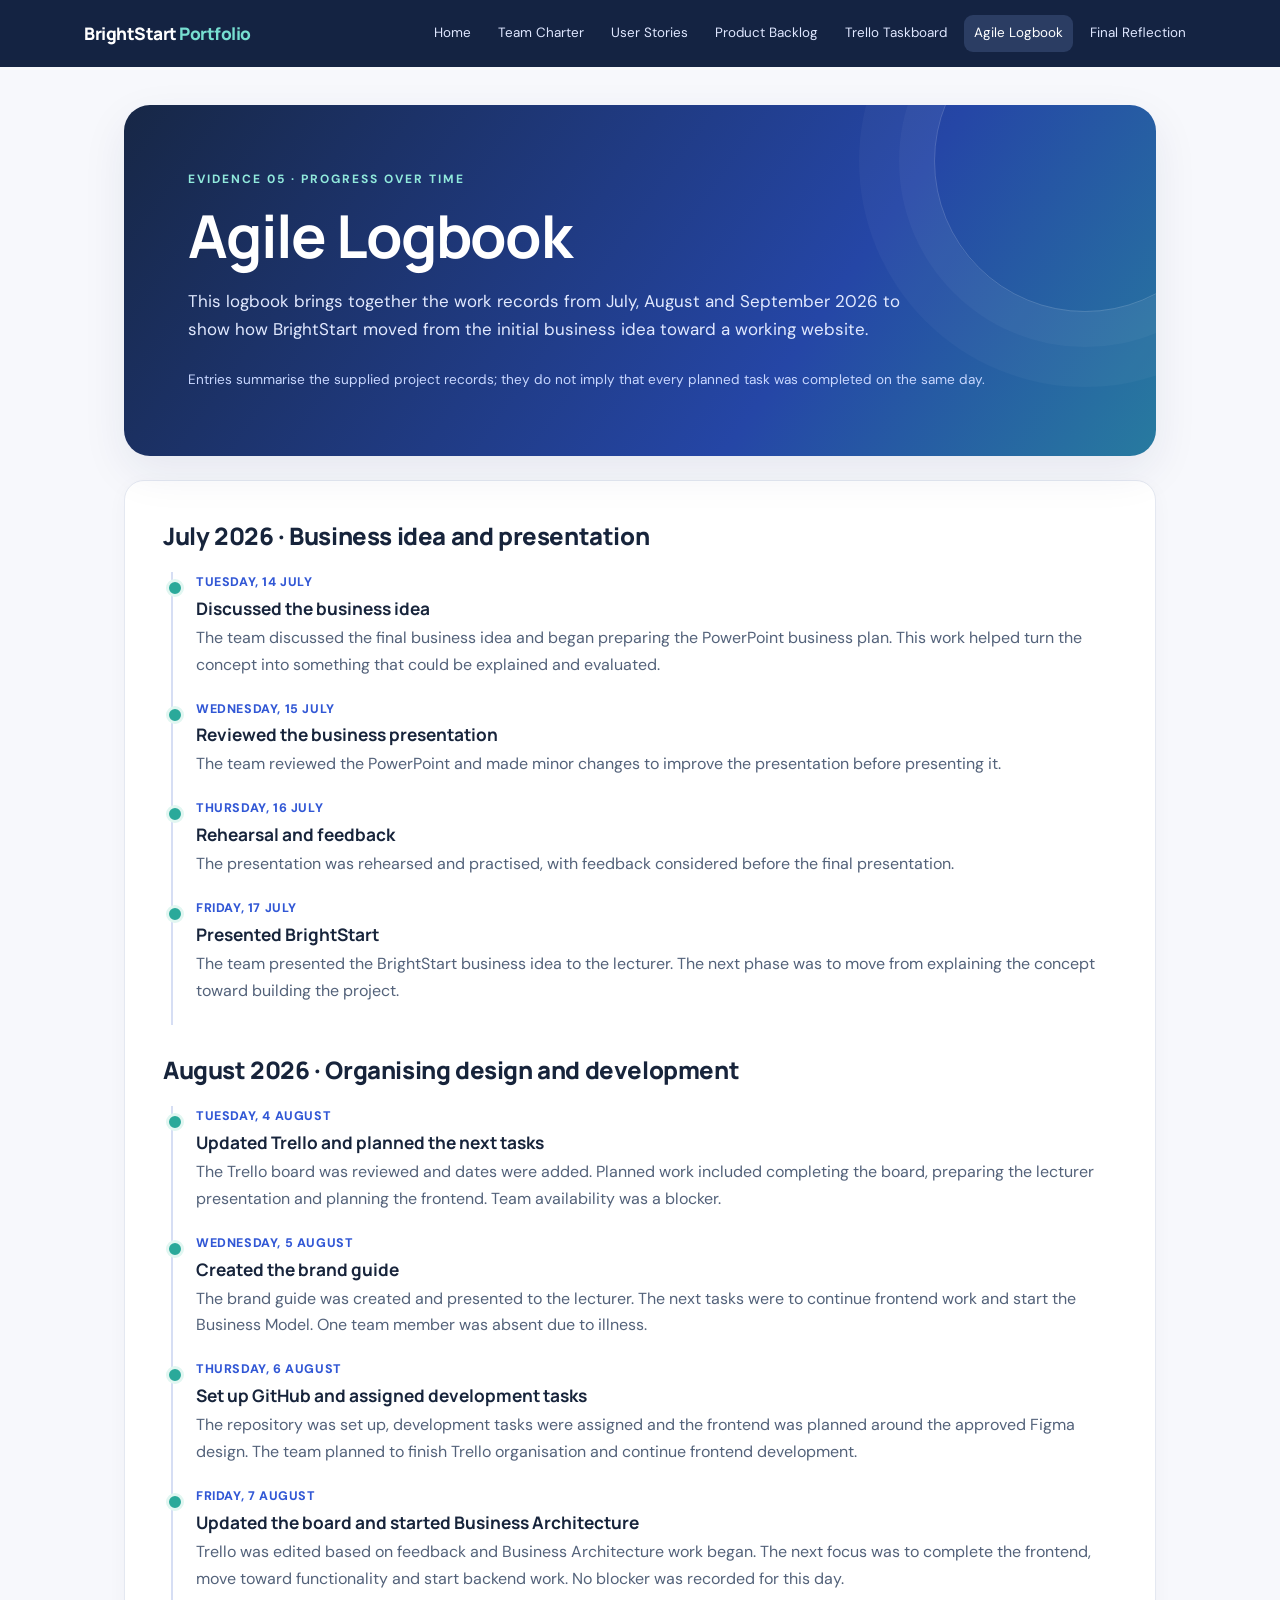
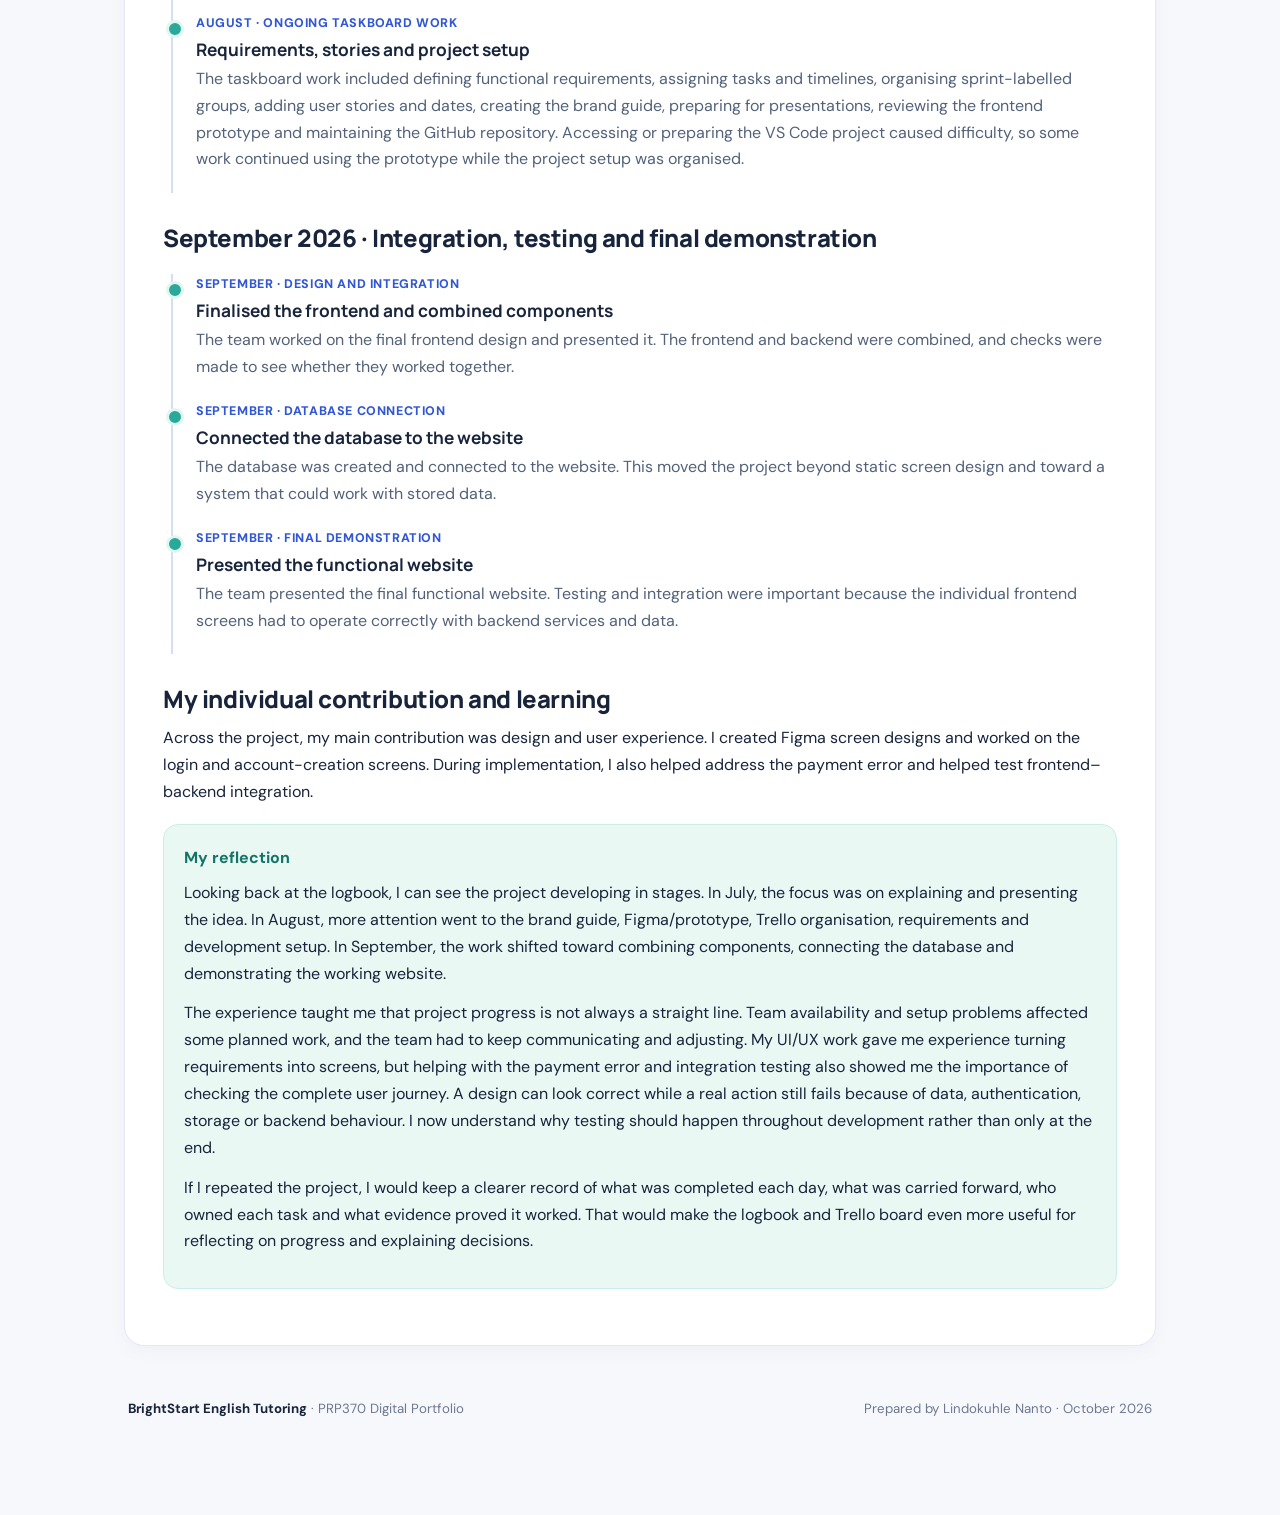
==== agile-logbook.html @ 58a44426 "Add files via upload" ====
<!doctype html><html lang="en"><head><meta charset="utf-8"><meta name="viewport" content="width=device-width,initial-scale=1"><meta name="description" content="BrightStart July to September work log and reflection"><title>Agile Logbook | BrightStart Digital Portfolio</title><link rel="stylesheet" href="style.css"></head><body><header class="topbar"><div class="top-inner"><a class="brand" href="index.html">BrightStart <span>Portfolio</span></a><nav class="nav" aria-label="Main navigation"><a class="" href="index.html">Home</a><a class="" href="agile-team-charter.html">Team Charter</a><a class="" href="user-stories-tasks.html">User Stories</a><a class="" href="product-backlog.html">Product Backlog</a><a class="" href="sprint-backlog.html">Trello Taskboard</a><a class="active" href="agile-logbook.html">Agile Logbook</a><a class="" href="complete-submit.html">Final Reflection</a></nav></div></header><main class="wrap"><section class="hero"><div class="eyebrow">Evidence 05 · Progress over time</div><h1>Agile Logbook</h1><p>This logbook brings together the work records from July, August and September 2026 to show how BrightStart moved from the initial business idea toward a working website.</p><div class="hero-note">Entries summarise the supplied project records; they do not imply that every planned task was completed on the same day.</div></section><section class="content"><h2>July 2026 · Business idea and presentation</h2><div class="timeline"><div class="entry"><div class="date">Tuesday, 14 July</div><h3>Discussed the business idea</h3><p>The team discussed the final business idea and began preparing the PowerPoint business plan. This work helped turn the concept into something that could be explained and evaluated.</p></div><div class="entry"><div class="date">Wednesday, 15 July</div><h3>Reviewed the business presentation</h3><p>The team reviewed the PowerPoint and made minor changes to improve the presentation before presenting it.</p></div><div class="entry"><div class="date">Thursday, 16 July</div><h3>Rehearsal and feedback</h3><p>The presentation was rehearsed and practised, with feedback considered before the final presentation.</p></div><div class="entry"><div class="date">Friday, 17 July</div><h3>Presented BrightStart</h3><p>The team presented the BrightStart business idea to the lecturer. The next phase was to move from explaining the concept toward building the project.</p></div></div><h2>August 2026 · Organising design and development</h2><div class="timeline"><div class="entry"><div class="date">Tuesday, 4 August</div><h3>Updated Trello and planned the next tasks</h3><p>The Trello board was reviewed and dates were added. Planned work included completing the board, preparing the lecturer presentation and planning the frontend. Team availability was a blocker.</p></div><div class="entry"><div class="date">Wednesday, 5 August</div><h3>Created the brand guide</h3><p>The brand guide was created and presented to the lecturer. The next tasks were to continue frontend work and start the Business Model. One team member was absent due to illness.</p></div><div class="entry"><div class="date">Thursday, 6 August</div><h3>Set up GitHub and assigned development tasks</h3><p>The repository was set up, development tasks were assigned and the frontend was planned around the approved Figma design. The team planned to finish Trello organisation and continue frontend development.</p></div><div class="entry"><div class="date">Friday, 7 August</div><h3>Updated the board and started Business Architecture</h3><p>Trello was edited based on feedback and Business Architecture work began. The next focus was to complete the frontend, move toward functionality and start backend work. No blocker was recorded for this day.</p></div><div class="entry"><div class="date">August · Ongoing taskboard work</div><h3>Requirements, stories and project setup</h3><p>The taskboard work included defining functional requirements, assigning tasks and timelines, organising sprint-labelled groups, adding user stories and dates, creating the brand guide, preparing for presentations, reviewing the frontend prototype and maintaining the GitHub repository. Accessing or preparing the VS Code project caused difficulty, so some work continued using the prototype while the project setup was organised.</p></div></div><h2>September 2026 · Integration, testing and final demonstration</h2><div class="timeline"><div class="entry"><div class="date">September · Design and integration</div><h3>Finalised the frontend and combined components</h3><p>The team worked on the final frontend design and presented it. The frontend and backend were combined, and checks were made to see whether they worked together.</p></div><div class="entry"><div class="date">September · Database connection</div><h3>Connected the database to the website</h3><p>The database was created and connected to the website. This moved the project beyond static screen design and toward a system that could work with stored data.</p></div><div class="entry"><div class="date">September · Final demonstration</div><h3>Presented the functional website</h3><p>The team presented the final functional website. Testing and integration were important because the individual frontend screens had to operate correctly with backend services and data.</p></div></div><h2>My individual contribution and learning</h2><p>Across the project, my main contribution was design and user experience. I created Figma screen designs and worked on the login and account-creation screens. During implementation, I also helped address the payment error and helped test frontend–backend integration.</p><div class="reflection"><strong>My reflection</strong><p>Looking back at the logbook, I can see the project developing in stages. In July, the focus was on explaining and presenting the idea. In August, more attention went to the brand guide, Figma/prototype, Trello organisation, requirements and development setup. In September, the work shifted toward combining components, connecting the database and demonstrating the working website.</p><p>The experience taught me that project progress is not always a straight line. Team availability and setup problems affected some planned work, and the team had to keep communicating and adjusting. My UI/UX work gave me experience turning requirements into screens, but helping with the payment error and integration testing also showed me the importance of checking the complete user journey. A design can look correct while a real action still fails because of data, authentication, storage or backend behaviour. I now understand why testing should happen throughout development rather than only at the end.</p><p>If I repeated the project, I would keep a clearer record of what was completed each day, what was carried forward, who owned each task and what evidence proved it worked. That would make the logbook and Trello board even more useful for reflecting on progress and explaining decisions.</p></div></section><footer class="footer"><span><strong>BrightStart English Tutoring</strong> · PRP370 Digital Portfolio</span><span>Prepared by Lindokuhle Nanto · October 2026</span></footer></main></body></html>
---- style.css ----
@import url('https://fonts.googleapis.com/css2?family=DM+Sans:wght@400;500;600;700&family=Manrope:wght@400;500;600;700;800&display=swap');
:root{--ink:#17243b;--muted:#64748b;--paper:#f7f8fc;--white:#fff;--blue:#3157d5;--blue2:#213c9e;--teal:#2aa99a;--gold:#f3bd58;--line:#e4e8f1;--soft:#edf2ff;--mint:#e9f8f4;--shadow:0 16px 45px rgba(24,42,83,.08)}
*{box-sizing:border-box}html{scroll-behavior:smooth}body{margin:0;background:var(--paper);color:var(--ink);font-family:'DM Sans',sans-serif;line-height:1.68}a{color:var(--blue);text-decoration:none}a:hover{text-decoration:underline}.topbar{background:#142342;color:#fff}.top-inner{max-width:1160px;margin:auto;padding:15px 24px;display:flex;align-items:center;justify-content:space-between;gap:20px}.brand{font-family:Manrope,sans-serif;font-weight:800;letter-spacing:-.5px;color:#fff;font-size:1.08rem}.brand span{color:#77dfd1}.nav{display:flex;gap:7px;flex-wrap:wrap;justify-content:flex-end}.nav a{font-size:.84rem;color:#dfe7ff;padding:7px 10px;border-radius:9px}.nav a:hover,.nav a.active{background:#2b3d63;color:white;text-decoration:none}.wrap{max-width:1080px;margin:0 auto;padding:38px 24px 72px}.hero{background:linear-gradient(125deg,#172746 0%,#2546a6 66%,#2aa99a 130%);border-radius:26px;color:#fff;padding:clamp(30px,6vw,64px);position:relative;overflow:hidden;box-shadow:var(--shadow)}.hero:after{content:'';position:absolute;width:300px;height:300px;border:1px solid rgba(255,255,255,.18);border-radius:50%;right:-80px;top:-95px;box-shadow:0 0 0 35px rgba(255,255,255,.035),0 0 0 75px rgba(255,255,255,.03)}.eyebrow{text-transform:uppercase;letter-spacing:2px;font-size:.75rem;font-weight:700;color:#91eadc}.hero h1{font-family:Manrope,sans-serif;font-size:clamp(2.1rem,5vw,3.7rem);line-height:1.12;letter-spacing:-1.7px;max-width:780px;margin:14px 0 18px}.hero p{max-width:740px;color:#e1e9ff;font-size:1.06rem}.hero .hero-note{font-size:.85rem;color:#c8d7ff;margin-top:25px}.actions{display:flex;gap:12px;flex-wrap:wrap;margin-top:24px}.btn{display:inline-block;background:#fff;color:#1e3b91;padding:11px 17px;border-radius:11px;font-weight:700;font-size:.9rem}.btn.secondary{background:rgba(255,255,255,.12);color:#fff;border:1px solid rgba(255,255,255,.3)}.section-head{margin:38px 0 18px;display:flex;align-items:end;justify-content:space-between;gap:16px}.section-head h2{font:800 1.55rem Manrope,sans-serif;letter-spacing:-.5px;margin:0}.section-head p{color:var(--muted);margin:4px 0 0}.grid{display:grid;grid-template-columns:repeat(3,minmax(0,1fr));gap:16px}.grid.two{grid-template-columns:repeat(2,minmax(0,1fr))}.card{background:var(--white);border:1px solid var(--line);border-radius:18px;padding:22px;box-shadow:0 5px 20px rgba(24,42,83,.035)}.card h3{font:700 1.06rem Manrope,sans-serif;margin:7px 0 9px}.card p{color:#53627a;margin:0}.num{display:inline-grid;place-items:center;background:var(--soft);color:var(--blue);font-weight:800;border-radius:10px;width:37px;height:37px}.tag{display:inline-block;border-radius:999px;background:var(--mint);color:#167969;font-size:.75rem;font-weight:700;padding:4px 10px;margin:3px 5px 3px 0}.pill{display:inline-block;border-radius:999px;background:#fff1d6;color:#855400;padding:4px 10px;font-size:.76rem;font-weight:700}.content{margin-top:24px;background:#fff;border:1px solid var(--line);border-radius:20px;padding:clamp(22px,4vw,38px);box-shadow:0 5px 20px rgba(24,42,83,.035)}.content h2{font:800 1.5rem Manrope,sans-serif;letter-spacing:-.4px;margin:28px 0 10px}.content h2:first-child{margin-top:0}.content h3{font:700 1.08rem Manrope,sans-serif;margin:20px 0 7px}.content p{margin:8px 0 13px}.content ul,.content ol{padding-left:22px}.content li{padding-left:3px;margin:5px 0}.callout{background:#edf2ff;border-left:4px solid var(--blue);padding:16px 18px;border-radius:0 12px 12px 0;margin:18px 0}.reflection{background:#eaf8f4;border:1px solid #c9eee5;border-radius:15px;padding:20px;margin:18px 0}.reflection strong{color:#137567}.table-wrap{overflow-x:auto;border:1px solid var(--line);border-radius:13px;margin:14px 0 20px}table{border-collapse:collapse;width:100%;min-width:650px;background:#fff;font-size:.92rem}th{background:#edf2ff;color:#213b80;text-align:left;font-size:.8rem;text-transform:uppercase;letter-spacing:.6px}th,td{padding:12px 14px;border-bottom:1px solid var(--line);vertical-align:top}tr:last-child td{border-bottom:0}.timeline{border-left:2px solid #d6def4;margin:20px 0 5px 8px;padding-left:23px}.entry{position:relative;padding:0 0 20px}.entry:before{content:'';position:absolute;left:-30px;top:7px;width:12px;height:12px;border-radius:50%;background:var(--teal);border:3px solid #e1f6f1}.date{font-size:.78rem;color:var(--blue);font-weight:800;letter-spacing:.6px;text-transform:uppercase}.entry h3{margin:4px 0 5px}.entry p{color:#53627a;margin:0}.footer{margin-top:30px;padding:22px 4px;color:#6d7890;font-size:.83rem;display:flex;justify-content:space-between;gap:16px;flex-wrap:wrap}.footer strong{color:var(--ink)}.story{border:1px solid var(--line);border-radius:15px;padding:18px;margin:14px 0}.story h3{margin:0 0 8px}.story .storyline{color:#283b5d;font-weight:600}.small{font-size:.88rem;color:var(--muted)}.kpi{font:800 1.8rem Manrope,sans-serif;color:var(--blue)}.quote{font-family:Manrope,sans-serif;font-size:1.14rem;font-weight:600;color:#2a426e;border-left:3px solid var(--teal);padding-left:18px;margin:22px 0}.checklist li::marker{color:var(--teal)}
@media(max-width:820px){.top-inner{align-items:flex-start;flex-direction:column}.nav{justify-content:flex-start}.grid{grid-template-columns:repeat(2,minmax(0,1fr))}}@media(max-width:560px){.wrap{padding:22px 14px 48px}.top-inner{padding:13px 15px}.grid,.grid.two{grid-template-columns:1fr}.hero{border-radius:20px;padding:27px 22px}.hero h1{letter-spacing:-.8px}.content{padding:21px 17px}.section-head{display:block}.nav a{padding:6px 8px;font-size:.78rem}}
@media print{.topbar,.actions{display:none}.wrap{max-width:none;padding:0}.hero,.card,.content{box-shadow:none;break-inside:avoid}body{background:#fff}}
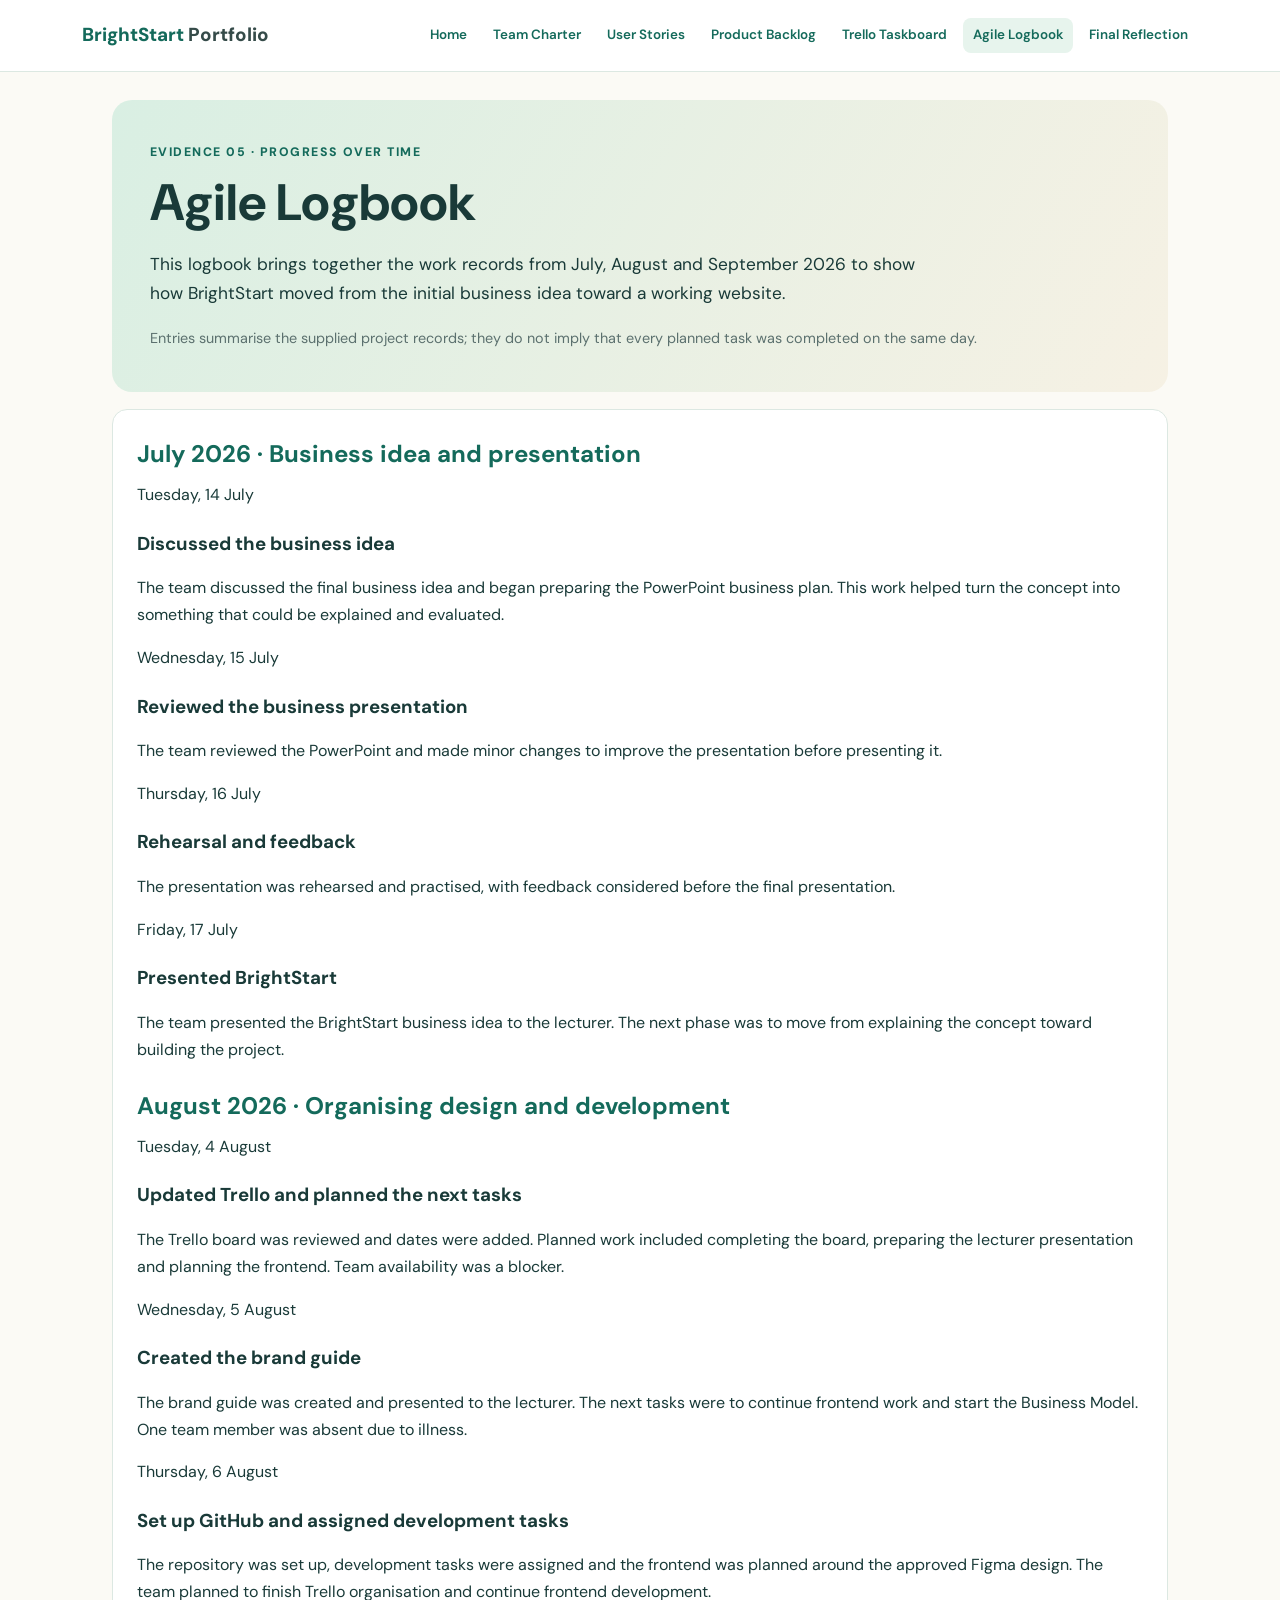
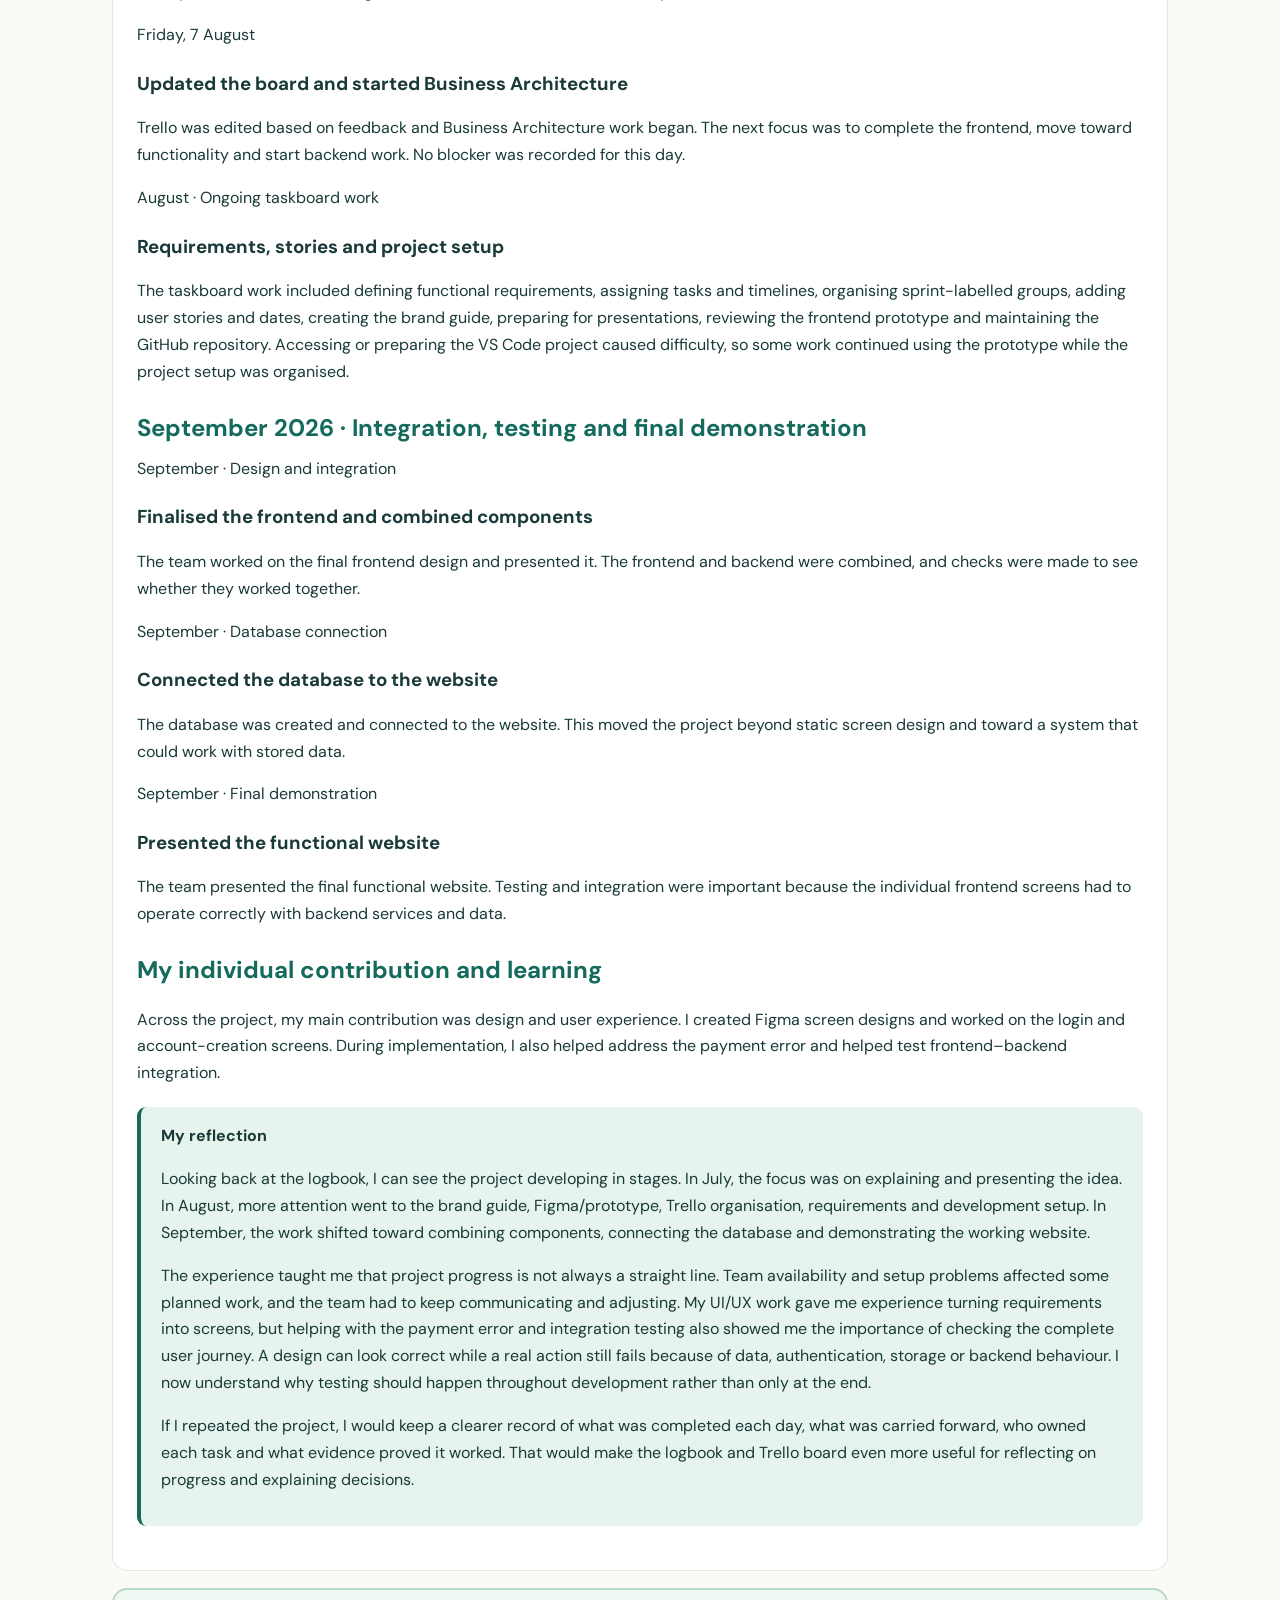
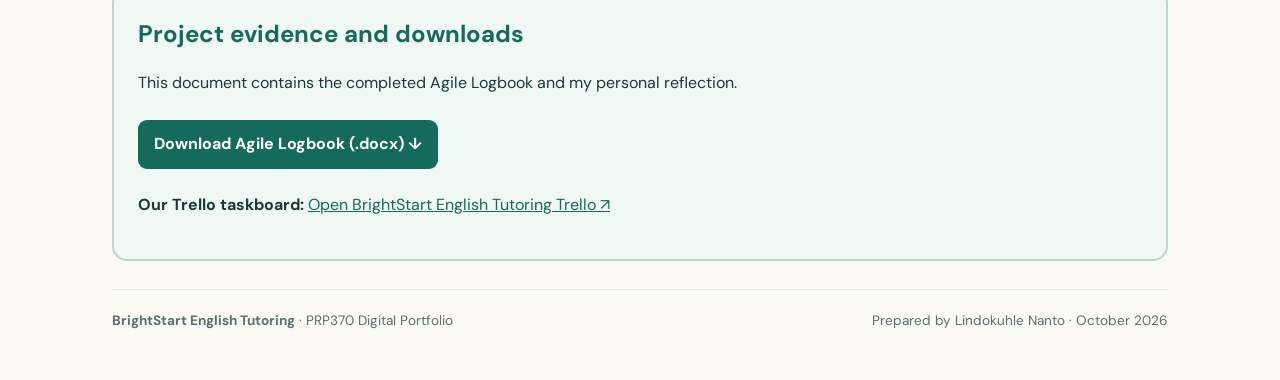
==== commit 7a2f3eae: "Add files via upload" ====
--- a/agile-logbook.html
+++ b/agile-logbook.html
@@ -1 +1 @@
-<!doctype html><html lang="en"><head><meta charset="utf-8"><meta name="viewport" content="width=device-width,initial-scale=1"><meta name="description" content="BrightStart July to September work log and reflection"><title>Agile Logbook | BrightStart Digital Portfolio</title><link rel="stylesheet" href="style.css"></head><body><header class="topbar"><div class="top-inner"><a class="brand" href="index.html">BrightStart <span>Portfolio</span></a><nav class="nav" aria-label="Main navigation"><a class="" href="index.html">Home</a><a class="" href="agile-team-charter.html">Team Charter</a><a class="" href="user-stories-tasks.html">User Stories</a><a class="" href="product-backlog.html">Product Backlog</a><a class="" href="sprint-backlog.html">Trello Taskboard</a><a class="active" href="agile-logbook.html">Agile Logbook</a><a class="" href="complete-submit.html">Final Reflection</a></nav></div></header><main class="wrap"><section class="hero"><div class="eyebrow">Evidence 05 · Progress over time</div><h1>Agile Logbook</h1><p>This logbook brings together the work records from July, August and September 2026 to show how BrightStart moved from the initial business idea toward a working website.</p><div class="hero-note">Entries summarise the supplied project records; they do not imply that every planned task was completed on the same day.</div></section><section class="content"><h2>July 2026 · Business idea and presentation</h2><div class="timeline"><div class="entry"><div class="date">Tuesday, 14 July</div><h3>Discussed the business idea</h3><p>The team discussed the final business idea and began preparing the PowerPoint business plan. This work helped turn the concept into something that could be explained and evaluated.</p></div><div class="entry"><div class="date">Wednesday, 15 July</div><h3>Reviewed the business presentation</h3><p>The team reviewed the PowerPoint and made minor changes to improve the presentation before presenting it.</p></div><div class="entry"><div class="date">Thursday, 16 July</div><h3>Rehearsal and feedback</h3><p>The presentation was rehearsed and practised, with feedback considered before the final presentation.</p></div><div class="entry"><div class="date">Friday, 17 July</div><h3>Presented BrightStart</h3><p>The team presented the BrightStart business idea to the lecturer. The next phase was to move from explaining the concept toward building the project.</p></div></div><h2>August 2026 · Organising design and development</h2><div class="timeline"><div class="entry"><div class="date">Tuesday, 4 August</div><h3>Updated Trello and planned the next tasks</h3><p>The Trello board was reviewed and dates were added. Planned work included completing the board, preparing the lecturer presentation and planning the frontend. Team availability was a blocker.</p></div><div class="entry"><div class="date">Wednesday, 5 August</div><h3>Created the brand guide</h3><p>The brand guide was created and presented to the lecturer. The next tasks were to continue frontend work and start the Business Model. One team member was absent due to illness.</p></div><div class="entry"><div class="date">Thursday, 6 August</div><h3>Set up GitHub and assigned development tasks</h3><p>The repository was set up, development tasks were assigned and the frontend was planned around the approved Figma design. The team planned to finish Trello organisation and continue frontend development.</p></div><div class="entry"><div class="date">Friday, 7 August</div><h3>Updated the board and started Business Architecture</h3><p>Trello was edited based on feedback and Business Architecture work began. The next focus was to complete the frontend, move toward functionality and start backend work. No blocker was recorded for this day.</p></div><div class="entry"><div class="date">August · Ongoing taskboard work</div><h3>Requirements, stories and project setup</h3><p>The taskboard work included defining functional requirements, assigning tasks and timelines, organising sprint-labelled groups, adding user stories and dates, creating the brand guide, preparing for presentations, reviewing the frontend prototype and maintaining the GitHub repository. Accessing or preparing the VS Code project caused difficulty, so some work continued using the prototype while the project setup was organised.</p></div></div><h2>September 2026 · Integration, testing and final demonstration</h2><div class="timeline"><div class="entry"><div class="date">September · Design and integration</div><h3>Finalised the frontend and combined components</h3><p>The team worked on the final frontend design and presented it. The frontend and backend were combined, and checks were made to see whether they worked together.</p></div><div class="entry"><div class="date">September · Database connection</div><h3>Connected the database to the website</h3><p>The database was created and connected to the website. This moved the project beyond static screen design and toward a system that could work with stored data.</p></div><div class="entry"><div class="date">September · Final demonstration</div><h3>Presented the functional website</h3><p>The team presented the final functional website. Testing and integration were important because the individual frontend screens had to operate correctly with backend services and data.</p></div></div><h2>My individual contribution and learning</h2><p>Across the project, my main contribution was design and user experience. I created Figma screen designs and worked on the login and account-creation screens. During implementation, I also helped address the payment error and helped test frontend–backend integration.</p><div class="reflection"><strong>My reflection</strong><p>Looking back at the logbook, I can see the project developing in stages. In July, the focus was on explaining and presenting the idea. In August, more attention went to the brand guide, Figma/prototype, Trello organisation, requirements and development setup. In September, the work shifted toward combining components, connecting the database and demonstrating the working website.</p><p>The experience taught me that project progress is not always a straight line. Team availability and setup problems affected some planned work, and the team had to keep communicating and adjusting. My UI/UX work gave me experience turning requirements into screens, but helping with the payment error and integration testing also showed me the importance of checking the complete user journey. A design can look correct while a real action still fails because of data, authentication, storage or backend behaviour. I now understand why testing should happen throughout development rather than only at the end.</p><p>If I repeated the project, I would keep a clearer record of what was completed each day, what was carried forward, who owned each task and what evidence proved it worked. That would make the logbook and Trello board even more useful for reflecting on progress and explaining decisions.</p></div></section><footer class="footer"><span><strong>BrightStart English Tutoring</strong> · PRP370 Digital Portfolio</span><span>Prepared by Lindokuhle Nanto · October 2026</span></footer></main></body></html>+<!doctype html><html lang="en"><head><meta charset="utf-8"><meta name="viewport" content="width=device-width,initial-scale=1"><meta name="description" content="BrightStart July to September work log and reflection"><title>Agile Logbook | BrightStart Digital Portfolio</title><link rel="stylesheet" href="style.css"></head><body><header class="topbar"><div class="top-inner"><a class="brand" href="index.html">BrightStart <span>Portfolio</span></a><nav class="nav" aria-label="Main navigation"><a class="" href="index.html">Home</a><a class="" href="agile-team-charter.html">Team Charter</a><a class="" href="user-stories-tasks.html">User Stories</a><a class="" href="product-backlog.html">Product Backlog</a><a class="" href="sprint-backlog.html">Trello Taskboard</a><a class="active" href="agile-logbook.html">Agile Logbook</a><a class="" href="complete-submit.html">Final Reflection</a></nav></div></header><main class="wrap"><section class="hero"><div class="eyebrow">Evidence 05 · Progress over time</div><h1>Agile Logbook</h1><p>This logbook brings together the work records from July, August and September 2026 to show how BrightStart moved from the initial business idea toward a working website.</p><div class="hero-note">Entries summarise the supplied project records; they do not imply that every planned task was completed on the same day.</div></section><section class="content"><h2>July 2026 · Business idea and presentation</h2><div class="timeline"><div class="entry"><div class="date">Tuesday, 14 July</div><h3>Discussed the business idea</h3><p>The team discussed the final business idea and began preparing the PowerPoint business plan. This work helped turn the concept into something that could be explained and evaluated.</p></div><div class="entry"><div class="date">Wednesday, 15 July</div><h3>Reviewed the business presentation</h3><p>The team reviewed the PowerPoint and made minor changes to improve the presentation before presenting it.</p></div><div class="entry"><div class="date">Thursday, 16 July</div><h3>Rehearsal and feedback</h3><p>The presentation was rehearsed and practised, with feedback considered before the final presentation.</p></div><div class="entry"><div class="date">Friday, 17 July</div><h3>Presented BrightStart</h3><p>The team presented the BrightStart business idea to the lecturer. The next phase was to move from explaining the concept toward building the project.</p></div></div><h2>August 2026 · Organising design and development</h2><div class="timeline"><div class="entry"><div class="date">Tuesday, 4 August</div><h3>Updated Trello and planned the next tasks</h3><p>The Trello board was reviewed and dates were added. Planned work included completing the board, preparing the lecturer presentation and planning the frontend. Team availability was a blocker.</p></div><div class="entry"><div class="date">Wednesday, 5 August</div><h3>Created the brand guide</h3><p>The brand guide was created and presented to the lecturer. The next tasks were to continue frontend work and start the Business Model. One team member was absent due to illness.</p></div><div class="entry"><div class="date">Thursday, 6 August</div><h3>Set up GitHub and assigned development tasks</h3><p>The repository was set up, development tasks were assigned and the frontend was planned around the approved Figma design. The team planned to finish Trello organisation and continue frontend development.</p></div><div class="entry"><div class="date">Friday, 7 August</div><h3>Updated the board and started Business Architecture</h3><p>Trello was edited based on feedback and Business Architecture work began. The next focus was to complete the frontend, move toward functionality and start backend work. No blocker was recorded for this day.</p></div><div class="entry"><div class="date">August · Ongoing taskboard work</div><h3>Requirements, stories and project setup</h3><p>The taskboard work included defining functional requirements, assigning tasks and timelines, organising sprint-labelled groups, adding user stories and dates, creating the brand guide, preparing for presentations, reviewing the frontend prototype and maintaining the GitHub repository. Accessing or preparing the VS Code project caused difficulty, so some work continued using the prototype while the project setup was organised.</p></div></div><h2>September 2026 · Integration, testing and final demonstration</h2><div class="timeline"><div class="entry"><div class="date">September · Design and integration</div><h3>Finalised the frontend and combined components</h3><p>The team worked on the final frontend design and presented it. The frontend and backend were combined, and checks were made to see whether they worked together.</p></div><div class="entry"><div class="date">September · Database connection</div><h3>Connected the database to the website</h3><p>The database was created and connected to the website. This moved the project beyond static screen design and toward a system that could work with stored data.</p></div><div class="entry"><div class="date">September · Final demonstration</div><h3>Presented the functional website</h3><p>The team presented the final functional website. Testing and integration were important because the individual frontend screens had to operate correctly with backend services and data.</p></div></div><h2>My individual contribution and learning</h2><p>Across the project, my main contribution was design and user experience. I created Figma screen designs and worked on the login and account-creation screens. During implementation, I also helped address the payment error and helped test frontend–backend integration.</p><div class="reflection"><strong>My reflection</strong><p>Looking back at the logbook, I can see the project developing in stages. In July, the focus was on explaining and presenting the idea. In August, more attention went to the brand guide, Figma/prototype, Trello organisation, requirements and development setup. In September, the work shifted toward combining components, connecting the database and demonstrating the working website.</p><p>The experience taught me that project progress is not always a straight line. Team availability and setup problems affected some planned work, and the team had to keep communicating and adjusting. My UI/UX work gave me experience turning requirements into screens, but helping with the payment error and integration testing also showed me the importance of checking the complete user journey. A design can look correct while a real action still fails because of data, authentication, storage or backend behaviour. I now understand why testing should happen throughout development rather than only at the end.</p><p>If I repeated the project, I would keep a clearer record of what was completed each day, what was carried forward, who owned each task and what evidence proved it worked. That would make the logbook and Trello board even more useful for reflecting on progress and explaining decisions.</p></div></section><section class="content download-panel"><h2>Project evidence and downloads</h2><p>This document contains the completed Agile Logbook and my personal reflection.</p><p><a class="btn" href="Agile_Logbook.docx" download>Download Agile Logbook (.docx) ↓</a></p><p><strong>Our Trello taskboard:</strong> <a href="https://trello.com/invite/b/69f86a674812f20f01100a88/ATTI023326996834e431a05dfed2463b4373723015F0/brightstart-english-tutorial-service" target="_blank" rel="noopener noreferrer">Open BrightStart English Tutoring Trello ↗</a></p></section><footer class="footer"><span><strong>BrightStart English Tutoring</strong> · PRP370 Digital Portfolio</span><span>Prepared by Lindokuhle Nanto · October 2026</span></footer></main></body></html>
--- a/style.css
+++ b/style.css
@@ -1,5 +1,3 @@
-@import url('https://fonts.googleapis.com/css2?family=DM+Sans:wght@400;500;600;700&family=Manrope:wght@400;500;600;700;800&display=swap');
-:root{--ink:#17243b;--muted:#64748b;--paper:#f7f8fc;--white:#fff;--blue:#3157d5;--blue2:#213c9e;--teal:#2aa99a;--gold:#f3bd58;--line:#e4e8f1;--soft:#edf2ff;--mint:#e9f8f4;--shadow:0 16px 45px rgba(24,42,83,.08)}
-*{box-sizing:border-box}html{scroll-behavior:smooth}body{margin:0;background:var(--paper);color:var(--ink);font-family:'DM Sans',sans-serif;line-height:1.68}a{color:var(--blue);text-decoration:none}a:hover{text-decoration:underline}.topbar{background:#142342;color:#fff}.top-inner{max-width:1160px;margin:auto;padding:15px 24px;display:flex;align-items:center;justify-content:space-between;gap:20px}.brand{font-family:Manrope,sans-serif;font-weight:800;letter-spacing:-.5px;color:#fff;font-size:1.08rem}.brand span{color:#77dfd1}.nav{display:flex;gap:7px;flex-wrap:wrap;justify-content:flex-end}.nav a{font-size:.84rem;color:#dfe7ff;padding:7px 10px;border-radius:9px}.nav a:hover,.nav a.active{background:#2b3d63;color:white;text-decoration:none}.wrap{max-width:1080px;margin:0 auto;padding:38px 24px 72px}.hero{background:linear-gradient(125deg,#172746 0%,#2546a6 66%,#2aa99a 130%);border-radius:26px;color:#fff;padding:clamp(30px,6vw,64px);position:relative;overflow:hidden;box-shadow:var(--shadow)}.hero:after{content:'';position:absolute;width:300px;height:300px;border:1px solid rgba(255,255,255,.18);border-radius:50%;right:-80px;top:-95px;box-shadow:0 0 0 35px rgba(255,255,255,.035),0 0 0 75px rgba(255,255,255,.03)}.eyebrow{text-transform:uppercase;letter-spacing:2px;font-size:.75rem;font-weight:700;color:#91eadc}.hero h1{font-family:Manrope,sans-serif;font-size:clamp(2.1rem,5vw,3.7rem);line-height:1.12;letter-spacing:-1.7px;max-width:780px;margin:14px 0 18px}.hero p{max-width:740px;color:#e1e9ff;font-size:1.06rem}.hero .hero-note{font-size:.85rem;color:#c8d7ff;margin-top:25px}.actions{display:flex;gap:12px;flex-wrap:wrap;margin-top:24px}.btn{display:inline-block;background:#fff;color:#1e3b91;padding:11px 17px;border-radius:11px;font-weight:700;font-size:.9rem}.btn.secondary{background:rgba(255,255,255,.12);color:#fff;border:1px solid rgba(255,255,255,.3)}.section-head{margin:38px 0 18px;display:flex;align-items:end;justify-content:space-between;gap:16px}.section-head h2{font:800 1.55rem Manrope,sans-serif;letter-spacing:-.5px;margin:0}.section-head p{color:var(--muted);margin:4px 0 0}.grid{display:grid;grid-template-columns:repeat(3,minmax(0,1fr));gap:16px}.grid.two{grid-template-columns:repeat(2,minmax(0,1fr))}.card{background:var(--white);border:1px solid var(--line);border-radius:18px;padding:22px;box-shadow:0 5px 20px rgba(24,42,83,.035)}.card h3{font:700 1.06rem Manrope,sans-serif;margin:7px 0 9px}.card p{color:#53627a;margin:0}.num{display:inline-grid;place-items:center;background:var(--soft);color:var(--blue);font-weight:800;border-radius:10px;width:37px;height:37px}.tag{display:inline-block;border-radius:999px;background:var(--mint);color:#167969;font-size:.75rem;font-weight:700;padding:4px 10px;margin:3px 5px 3px 0}.pill{display:inline-block;border-radius:999px;background:#fff1d6;color:#855400;padding:4px 10px;font-size:.76rem;font-weight:700}.content{margin-top:24px;background:#fff;border:1px solid var(--line);border-radius:20px;padding:clamp(22px,4vw,38px);box-shadow:0 5px 20px rgba(24,42,83,.035)}.content h2{font:800 1.5rem Manrope,sans-serif;letter-spacing:-.4px;margin:28px 0 10px}.content h2:first-child{margin-top:0}.content h3{font:700 1.08rem Manrope,sans-serif;margin:20px 0 7px}.content p{margin:8px 0 13px}.content ul,.content ol{padding-left:22px}.content li{padding-left:3px;margin:5px 0}.callout{background:#edf2ff;border-left:4px solid var(--blue);padding:16px 18px;border-radius:0 12px 12px 0;margin:18px 0}.reflection{background:#eaf8f4;border:1px solid #c9eee5;border-radius:15px;padding:20px;margin:18px 0}.reflection strong{color:#137567}.table-wrap{overflow-x:auto;border:1px solid var(--line);border-radius:13px;margin:14px 0 20px}table{border-collapse:collapse;width:100%;min-width:650px;background:#fff;font-size:.92rem}th{background:#edf2ff;color:#213b80;text-align:left;font-size:.8rem;text-transform:uppercase;letter-spacing:.6px}th,td{padding:12px 14px;border-bottom:1px solid var(--line);vertical-align:top}tr:last-child td{border-bottom:0}.timeline{border-left:2px solid #d6def4;margin:20px 0 5px 8px;padding-left:23px}.entry{position:relative;padding:0 0 20px}.entry:before{content:'';position:absolute;left:-30px;top:7px;width:12px;height:12px;border-radius:50%;background:var(--teal);border:3px solid #e1f6f1}.date{font-size:.78rem;color:var(--blue);font-weight:800;letter-spacing:.6px;text-transform:uppercase}.entry h3{margin:4px 0 5px}.entry p{color:#53627a;margin:0}.footer{margin-top:30px;padding:22px 4px;color:#6d7890;font-size:.83rem;display:flex;justify-content:space-between;gap:16px;flex-wrap:wrap}.footer strong{color:var(--ink)}.story{border:1px solid var(--line);border-radius:15px;padding:18px;margin:14px 0}.story h3{margin:0 0 8px}.story .storyline{color:#283b5d;font-weight:600}.small{font-size:.88rem;color:var(--muted)}.kpi{font:800 1.8rem Manrope,sans-serif;color:var(--blue)}.quote{font-family:Manrope,sans-serif;font-size:1.14rem;font-weight:600;color:#2a426e;border-left:3px solid var(--teal);padding-left:18px;margin:22px 0}.checklist li::marker{color:var(--teal)}
-@media(max-width:820px){.top-inner{align-items:flex-start;flex-direction:column}.nav{justify-content:flex-start}.grid{grid-template-columns:repeat(2,minmax(0,1fr))}}@media(max-width:560px){.wrap{padding:22px 14px 48px}.top-inner{padding:13px 15px}.grid,.grid.two{grid-template-columns:1fr}.hero{border-radius:20px;padding:27px 22px}.hero h1{letter-spacing:-.8px}.content{padding:21px 17px}.section-head{display:block}.nav a{padding:6px 8px;font-size:.78rem}}
-@media print{.topbar,.actions{display:none}.wrap{max-width:none;padding:0}.hero,.card,.content{box-shadow:none;break-inside:avoid}body{background:#fff}}
+@import url('https://fonts.googleapis.com/css2?family=DM+Sans:wght@400;500;600;700;800&display=swap');
+:root{--ink:#193a38;--green:#146a5b;--light:#e7f4ed;--cream:#fbfaf5;--line:#dce8e2;--muted:#5b706e}
+*{box-sizing:border-box}body{margin:0;background:var(--cream);color:var(--ink);font-family:'DM Sans',Arial,sans-serif;line-height:1.68}a{color:var(--green)}.topbar{background:#fff;border-bottom:1px solid var(--line)}.top-inner{max-width:1160px;margin:auto;padding:18px 22px;display:flex;justify-content:space-between;align-items:center;gap:20px;flex-wrap:wrap}.brand{font-weight:800;font-size:1.18rem;text-decoration:none}.brand span{color:#354b49}.nav{display:flex;gap:6px;flex-wrap:wrap}.nav a{padding:6px 10px;text-decoration:none;border-radius:8px;font-size:.84rem;font-weight:600}.nav a:hover,.nav .active{background:var(--light)}.wrap{max-width:1100px;margin:28px auto;padding:0 22px}.hero{padding:42px 38px;background:linear-gradient(120deg,#d9efe3,#f6f1e4);border-radius:20px}.eyebrow{text-transform:uppercase;font-weight:800;letter-spacing:.12em;color:var(--green);font-size:.77rem}.hero h1{font-size:clamp(2rem,4vw,3.2rem);line-height:1.15;margin:12px 0}.hero p{max-width:780px;font-size:1.08rem}.hero-note,.small{font-size:.9rem;color:var(--muted)}.content,.card{background:#fff;border:1px solid var(--line);border-radius:15px;padding:24px;margin:17px 0}.content h2{color:var(--green);margin:22px 0 8px}.content h2:first-child{margin-top:0}.content h3{margin-bottom:6px}.reflection,.callout{background:var(--light);border-left:4px solid var(--green);border-radius:9px;padding:16px 20px;margin:20px 0}.table-wrap{overflow-x:auto}table{border-collapse:collapse;width:100%;font-size:.93rem}th,td{border:1px solid var(--line);padding:10px 12px;text-align:left;vertical-align:top}th{background:var(--light)}.grid{display:grid;grid-template-columns:repeat(auto-fit,minmax(245px,1fr));gap:16px}.grid .card{margin:0}.section-head{margin:28px 0 12px}.actions{display:flex;flex-wrap:wrap;gap:12px;margin:20px 0}.btn{display:inline-block;background:var(--green);color:#fff!important;text-decoration:none;padding:11px 16px;border-radius:9px;font-weight:700}.btn.secondary{background:#fff;color:var(--green)!important;border:1px solid var(--line)}.num{font-size:.85rem;color:var(--green);font-weight:800}.footer{border-top:1px solid var(--line);padding:20px 0;margin-top:28px;display:flex;justify-content:space-between;gap:14px;flex-wrap:wrap;color:var(--muted);font-size:.85rem}.download-panel{background:#f0f8f3;border:2px solid #b8dacd}.download-panel .btn{margin:7px 0}@media(max-width:680px){.hero{padding:28px 20px}.top-inner{align-items:flex-start}.nav a{font-size:.79rem}}
